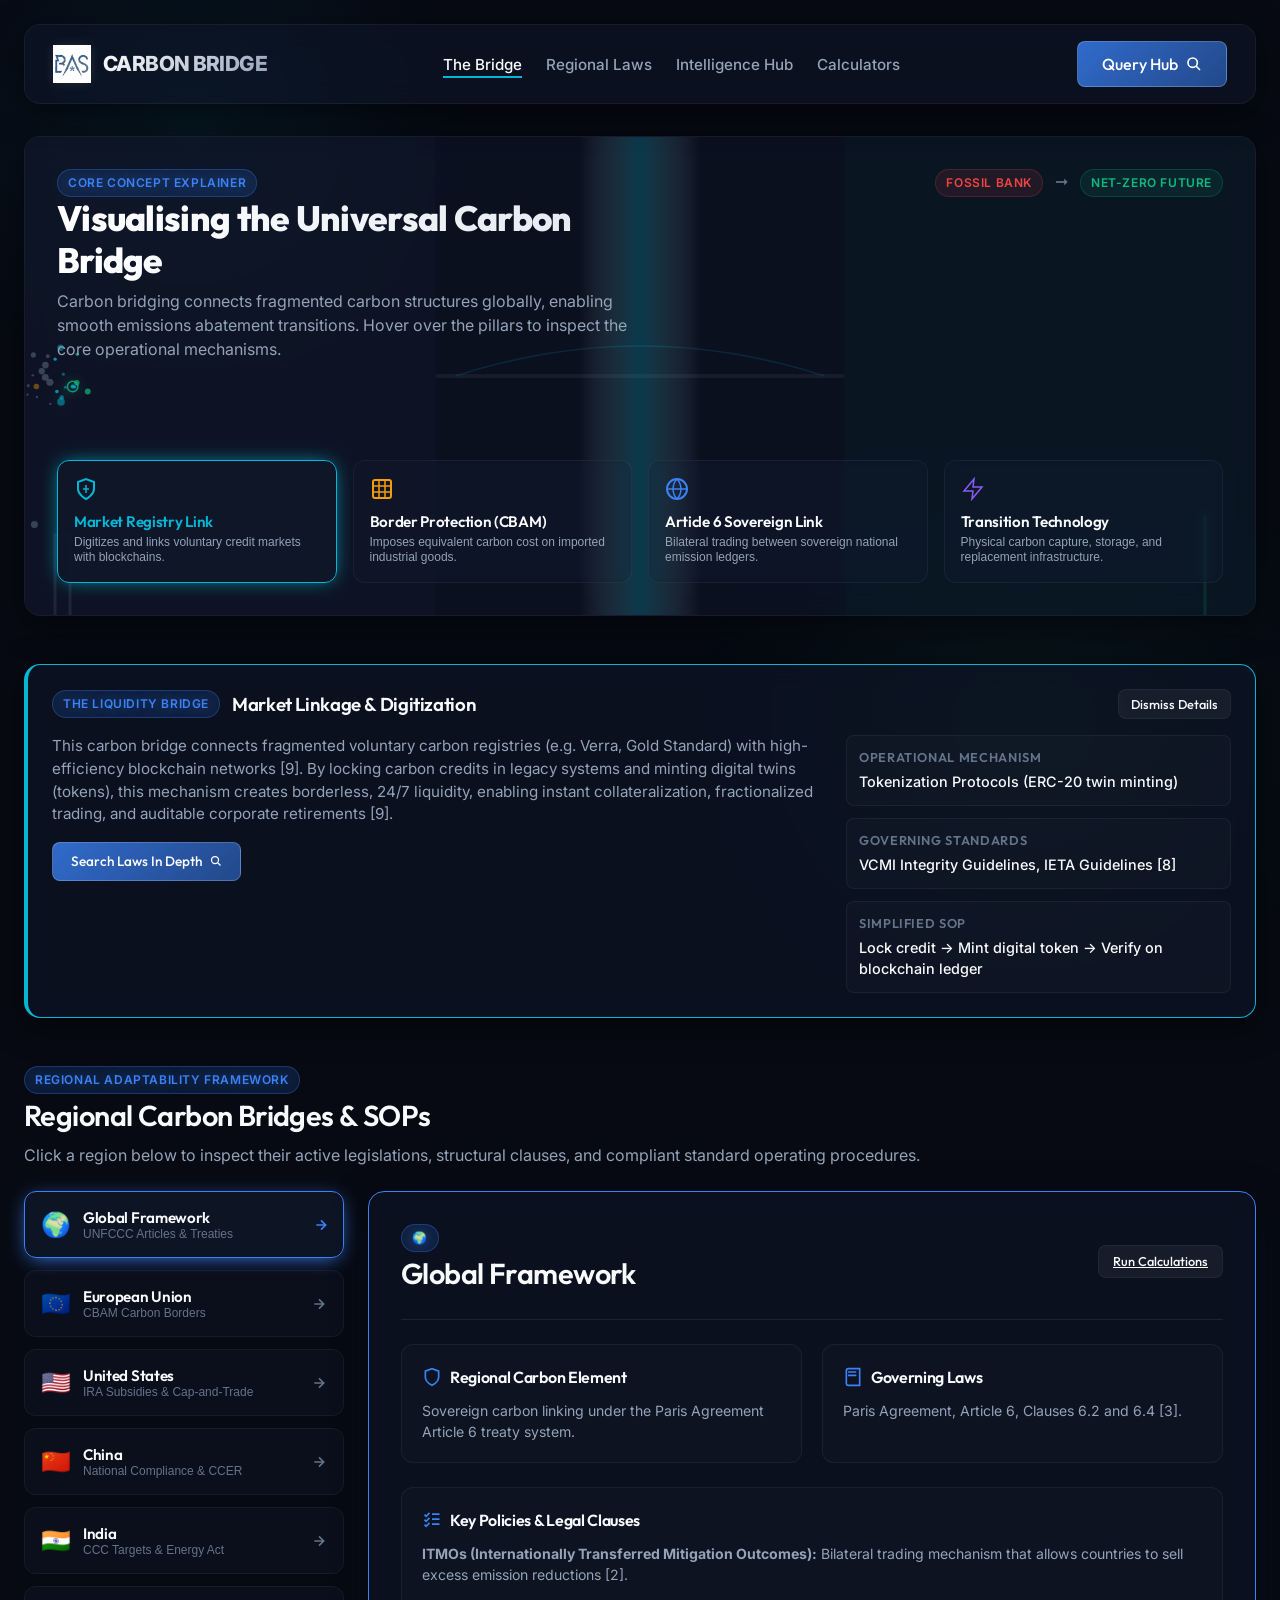
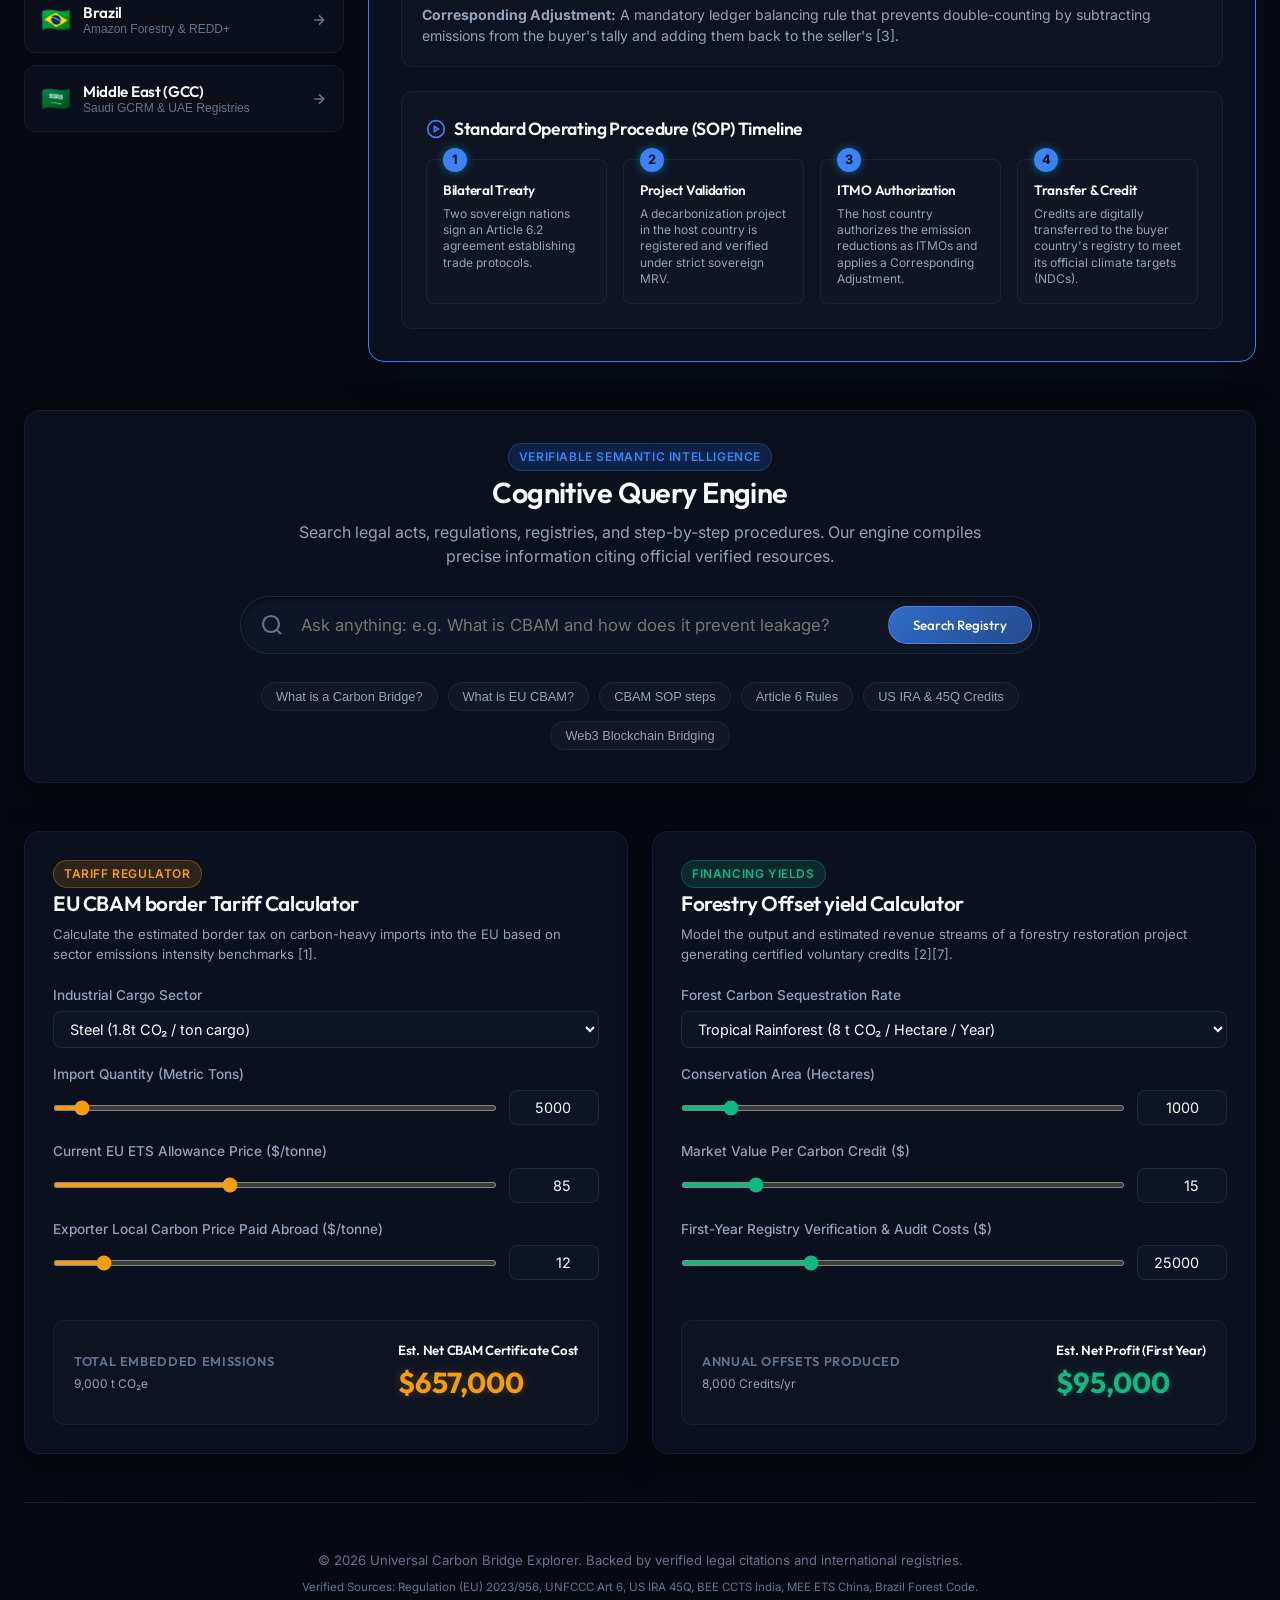
==== index.html @ 6d306ed0 "Initial commit: Universal Carbon Bridge Explorer" ====
<!DOCTYPE html>
<html lang="en">
<head>
  <meta charset="UTF-8">
  <meta name="viewport" content="width=device-width, initial-scale=1.0">
  <title>Universal Carbon Bridge Explorer - Interactive Net-Zero Intelligence Hub</title>
  <meta name="description" content="An interactive, immersive guide explaining the Carbon Bridge mechanism globally and regionally, with rules, laws, SOPs, and citation-backed smart query console.">
  <link rel="stylesheet" href="styles.css">
</head>
<body>

  <div class="app-container">
    
    <!-- Floating Header -->
    <header class="glass-card">
      <div class="logo-section">
        <img src="bas-logo.png" alt="Brahmastra Advisory Services Logo" class="brand-logo-img">
        <span class="logo-text">CARBON BRIDGE</span>
      </div>
      <nav>
        <ul>
          <li><a href="#active-bridge" class="active">The Bridge</a></li>
          <li><a href="#region-explorer">Regional Laws</a></li>
          <li><a href="#intelligence-hub">Intelligence Hub</a></li>
          <li><a href="#calculators">Calculators</a></li>
        </ul>
      </nav>
      <div>
        <a href="#intelligence-hub" class="glow-btn">
          <span>Query Hub</span>
          <svg width="16" height="16" viewBox="0 0 24 24" fill="none" stroke="currentColor" stroke-width="2.5"><path d="m21 21-6-6m2-5a7 7 0 1 1-14 0 7 7 0 0 1 14 0Z"/></svg>
        </a>
      </div>
    </header>

    <!-- MAIN BODY -->
    <main>

      <!-- SECTION 1: Active Carbon Bridge Visualizer -->
      <section id="active-bridge" class="hero-section">
        <div class="visualizer-card glass-card">
          
          <div class="visualizer-overlay-top">
            <div class="visualizer-header">
              <span class="badge glow-text">Core Concept Explainer</span>
              <h2>Visualising the Universal Carbon Bridge</h2>
              <p>Carbon bridging connects fragmented carbon structures globally, enabling smooth emissions abatement transitions. Hover over the pillars to inspect the core operational mechanisms.</p>
            </div>
            <div style="text-align: right; pointer-events: none;">
              <span class="badge" style="background: rgba(239, 68, 68, 0.1); color: var(--accent-danger); border-color: rgba(239, 68, 68, 0.2)">Fossil Bank</span>
              <span style="color: var(--text-muted); margin: 0 8px;">➞</span>
              <span class="badge" style="background: rgba(16, 185, 129, 0.1); color: var(--accent-green); border-color: rgba(16, 185, 129, 0.2)">Net-Zero Future</span>
            </div>
          </div>

          <!-- The Particle Canvas Animation -->
          <div class="canvas-wrapper">
            <canvas id="bridgeCanvas"></canvas>
          </div>

          <!-- Clickable/Hoverable Pillar controls -->
          <div class="pillars-overlay">
            
            <button class="pillar-trigger active" id="pillar-markets" style="--pillar-color: var(--accent-cyan)">
              <svg class="pillar-icon" viewBox="0 0 24 24" fill="none" stroke="currentColor"><path d="M12 22s8-4 8-10V5l-8-3-8 3v7c0 6 8 10 8 10Z"/><path d="M12 8v8M9 12h6" stroke-width="1.5"/></svg>
              <h4>Market Registry Link</h4>
              <p>Digitizes and links voluntary credit markets with blockchains.</p>
            </button>
            
            <button class="pillar-trigger" id="pillar-border" style="--pillar-color: var(--accent-gold)">
              <svg class="pillar-icon" viewBox="0 0 24 24" fill="none" stroke="currentColor"><rect x="3" y="3" width="18" height="18" rx="2" /><path d="M9 3v18M15 3v18M3 9h18M3 15h18" stroke-width="1.5"/></svg>
              <h4>Border Protection (CBAM)</h4>
              <p>Imposes equivalent carbon cost on imported industrial goods.</p>
            </button>
            
            <button class="pillar-trigger" id="pillar-sovereign" style="--pillar-color: var(--accent-blue)">
              <svg class="pillar-icon" viewBox="0 0 24 24" fill="none" stroke="currentColor"><path d="M12 2a10 10 0 1 0 10 10A10 10 0 0 0 12 2Z"/><path d="M12 2a15.3 15.3 0 0 1 4 10 15.3 15.3 0 0 1-4 10 15.3 15.3 0 0 1-4-10 15.3 15.3 0 0 1 4-10ZM2 12h20" stroke-width="1.5"/></svg>
              <h4>Article 6 Sovereign Link</h4>
              <p>Bilateral trading between sovereign national emission ledgers.</p>
            </button>
            
            <button class="pillar-trigger" id="pillar-transition" style="--pillar-color: var(--accent-purple)">
              <svg class="pillar-icon" viewBox="0 0 24 24" fill="none" stroke="currentColor"><path d="M13 2L3 14h9l-1 8 10-12h-9l1-8Z" stroke-width="1.5"/></svg>
              <h4>Transition Technology</h4>
              <p>Physical carbon capture, storage, and replacement infrastructure.</p>
            </button>
            
          </div>
        </div>
      </section>

      <!-- Expandable Pillar Details Modal / Panel -->
      <section id="pillar-details" class="pillar-details-panel">
        <div class="glass-card detail-card" id="detail-card-panel">
          <div class="detail-header">
            <div class="detail-header-text">
              <span class="badge glow-text" id="detail-subtitle">The Liquidity Bridge</span>
              <h3 id="detail-title">Market Linkage & Digitization</h3>
            </div>
            <button class="sec-btn" onclick="document.getElementById('pillar-details').style.display='none'" style="padding: 6px 12px; font-size: 0.8rem;">Dismiss Details</button>
          </div>
          <div class="detail-body">
            <div class="detail-desc">
              <p id="detail-desc-text">This carbon bridge connects fragmented voluntary carbon registries with high-efficiency blockchain networks, enabling 24/7 liquidity and public auditing.</p>
              <a href="#intelligence-hub" class="glow-btn" style="padding: 8px 18px; font-size: 0.85rem;">
                <span>Search Laws In Depth</span>
                <svg width="12" height="12" viewBox="0 0 24 24" fill="none" stroke="currentColor" stroke-width="2.5"><path d="m21 21-6-6m2-5a7 7 0 1 1-14 0 7 7 0 0 1 14 0Z"/></svg>
              </a>
            </div>
            <div class="detail-specs">
              <div class="spec-item">
                <h5>Operational Mechanism</h5>
                <p id="spec-mechanism">Tokenization Protocols (ERC-20 twin minting)</p>
              </div>
              <div class="spec-item">
                <h5>Governing Standards</h5>
                <p id="spec-global-law">VCMI Integrity Guidelines, IETA Guidelines</p>
              </div>
              <div class="spec-item">
                <h5>Simplified SOP</h5>
                <p id="spec-sop">Lock credit -> Mint digital token -> Verify on blockchain ledger</p>
              </div>
            </div>
          </div>
        </div>
      </section>


      <!-- SECTION 2: Interactive Region & Policy Explorer -->
      <section id="region-explorer" class="explorer-section">
        <div class="section-title-area">
          <span class="badge glow-text">Regional Adaptability Framework</span>
          <h2>Regional Carbon Bridges & SOPs</h2>
          <p>Click a region below to inspect their active legislations, structural clauses, and compliant standard operating procedures.</p>
        </div>

        <div class="region-layout">
          <!-- Sidebar: List of Regions -->
          <div class="region-sidebar">
            
            <button class="region-btn active" id="region-btn-global" style="--region-color: var(--accent-blue); --region-color-rgb: 59, 130, 246">
              <div class="region-btn-info">
                <span class="region-flag">🌍</span>
                <div class="region-name-wrap">
                  <h4>Global Framework</h4>
                  <p>UNFCCC Articles & Treaties</p>
                </div>
              </div>
              <svg class="region-arrow" viewBox="0 0 24 24" fill="none" stroke="currentColor"><path d="M5 12h14M12 5l7 7-7 7"/></svg>
            </button>
            
            <button class="region-btn" id="region-btn-eu" style="--region-color: var(--accent-cyan); --region-color-rgb: 6, 182, 212">
              <div class="region-btn-info">
                <span class="region-flag">🇪🇺</span>
                <div class="region-name-wrap">
                  <h4>European Union</h4>
                  <p>CBAM Carbon Borders</p>
                </div>
              </div>
              <svg class="region-arrow" viewBox="0 0 24 24" fill="none" stroke="currentColor"><path d="M5 12h14M12 5l7 7-7 7"/></svg>
            </button>
            
            <button class="region-btn" id="region-btn-us" style="--region-color: var(--accent-blue); --region-color-rgb: 59, 130, 246">
              <div class="region-btn-info">
                <span class="region-flag">🇺🇸</span>
                <div class="region-name-wrap">
                  <h4>United States</h4>
                  <p>IRA Subsidies & Cap-and-Trade</p>
                </div>
              </div>
              <svg class="region-arrow" viewBox="0 0 24 24" fill="none" stroke="currentColor"><path d="M5 12h14M12 5l7 7-7 7"/></svg>
            </button>
            
            <button class="region-btn" id="region-btn-china" style="--region-color: var(--accent-gold); --region-color-rgb: 245, 158, 11">
              <div class="region-btn-info">
                <span class="region-flag">🇨🇳</span>
                <div class="region-name-wrap">
                  <h4>China</h4>
                  <p>National Compliance & CCER</p>
                </div>
              </div>
              <svg class="region-arrow" viewBox="0 0 24 24" fill="none" stroke="currentColor"><path d="M5 12h14M12 5l7 7-7 7"/></svg>
            </button>

            <button class="region-btn" id="region-btn-india" style="--region-color: var(--accent-purple); --region-color-rgb: 139, 92, 246">
              <div class="region-btn-info">
                <span class="region-flag">🇮🇳</span>
                <div class="region-name-wrap">
                  <h4>India</h4>
                  <p>CCC Targets & Energy Act</p>
                </div>
              </div>
              <svg class="region-arrow" viewBox="0 0 24 24" fill="none" stroke="currentColor"><path d="M5 12h14M12 5l7 7-7 7"/></svg>
            </button>

            <button class="region-btn" id="region-btn-brazil" style="--region-color: var(--accent-green); --region-color-rgb: 16, 185, 129">
              <div class="region-btn-info">
                <span class="region-flag">🇧🇷</span>
                <div class="region-name-wrap">
                  <h4>Brazil</h4>
                  <p>Amazon Forestry & REDD+</p>
                </div>
              </div>
              <svg class="region-arrow" viewBox="0 0 24 24" fill="none" stroke="currentColor"><path d="M5 12h14M12 5l7 7-7 7"/></svg>
            </button>

            <button class="region-btn" id="region-btn-gcc" style="--region-color: #d4af37; --region-color-rgb: 212, 175, 55">
              <div class="region-btn-info">
                <span class="region-flag">🇸🇦</span>
                <div class="region-name-wrap">
                  <h4>Middle East (GCC)</h4>
                  <p>Saudi GCRM & UAE Registries</p>
                </div>
              </div>
              <svg class="region-arrow" viewBox="0 0 24 24" fill="none" stroke="currentColor"><path d="M5 12h14M12 5l7 7-7 7"/></svg>
            </button>
            
          </div>

          <!-- Viewport: Active region dashboard -->
          <div class="region-dashboard glass-card" id="region-dashboard-panel" style="--region-color: var(--accent-blue)">
            <div class="region-header">
              <div class="region-header-title">
                <span class="badge glow-text" id="region-active-flag">🌍</span>
                <h3 id="region-active-name">Global Framework</h3>
              </div>
              <a href="#calculators" class="sec-btn" style="padding: 6px 14px; font-size: 0.8rem;">Run Calculations</a>
            </div>

            <div class="region-grid">
              
              <div class="grid-card">
                <h4>
                  <svg class="grid-card-icon" viewBox="0 0 24 24" fill="none" stroke="currentColor"><path d="M12 22s8-4 8-10V5l-8-3-8 3v7c0 6 8 10 8 10Z"/></svg>
                  <span>Regional Carbon Element</span>
                </h4>
                <p id="region-element">Sovereign carbon linking under the Paris Agreement Article 6 treaty system.</p>
              </div>
              
              <div class="grid-card">
                <h4>
                  <svg class="grid-card-icon" viewBox="0 0 24 24" fill="none" stroke="currentColor"><path d="M4 19.5v-15A2.5 2.5 0 0 1 6.5 2H20v20H6.5a2.5 2.5 0 0 1-2.5-2.5Z"/><path d="M6 6h10M6 10h10"/></svg>
                  <span>Governing Laws</span>
                </h4>
                <p id="region-laws">Paris Agreement, Article 6, Clauses 6.2 and 6.4 [3].</p>
              </div>

            </div>

            <!-- Specific Legal Clauses -->
            <div class="grid-card" style="margin-bottom: 24px;">
              <h4>
                <svg class="grid-card-icon" viewBox="0 0 24 24" fill="none" stroke="currentColor"><path d="M12 11h9M12 5h9M12 17h9M3 5.5l2 2 4-4M3 11.5l2 2 4-4M3 17.5l2 2 4-4"/></svg>
                <span>Key Policies & Legal Clauses</span>
              </h4>
              <p id="region-clauses">
                <strong>ITMOs (Internationally Transferred Mitigation Outcomes):</strong> Bilateral trading mechanism that allows countries to sell excess emission reductions.<br><br>
                <strong>Corresponding Adjustment:</strong> A mandatory ledger balancing rule that prevents double-counting by subtracting emissions from the buyer's tally and adding them back to the seller's.
              </p>
            </div>

            <!-- Compliant SOP Step Flow -->
            <div class="sop-box">
              <h4>
                <svg class="grid-card-icon" viewBox="0 0 24 24" fill="none" stroke="currentColor"><circle cx="12" cy="12" r="10"/><path d="m10 15 5-3-5-3v6Z"/></svg>
                <span>Standard Operating Procedure (SOP) Timeline</span>
              </h4>
              <div class="timeline" id="sop-timeline">
                
                <div class="timeline-step">
                  <div class="step-num">1</div>
                  <h5>Bilateral Treaty</h5>
                  <p>Two sovereign nations sign an Article 6.2 agreement establishing trade protocols.</p>
                </div>
                
                <div class="timeline-step">
                  <div class="step-num">2</div>
                  <h5>Project Validation</h5>
                  <p>A decarbonization project in the host country is registered and verified under strict sovereign MRV.</p>
                </div>
                
                <div class="timeline-step">
                  <div class="step-num">3</div>
                  <h5>ITMO Authorization</h5>
                  <p>The host country authorizes the emission reductions as ITMOs and applies a Corresponding Adjustment.</p>
                </div>
                
                <div class="timeline-step">
                  <div class="step-num">4</div>
                  <h5>Transfer & Credit</h5>
                  <p>Credits are digitally transferred to the buyer country's registry to meet its official climate targets (NDCs).</p>
                </div>

              </div>
            </div>

          </div>
        </div>
      </section>


      <!-- SECTION 3: Smart Citation Query Engine -->
      <section id="intelligence-hub" class="search-section">
        <div class="search-card glass-card">
          <div class="section-title-area" style="text-align: center; max-width: 700px; margin: 0 auto 28px;">
            <span class="badge glow-text">Verifiable Semantic Intelligence</span>
            <h2>Cognitive Query Engine</h2>
            <p>Search legal acts, regulations, registries, and step-by-step procedures. Our engine compiles precise information citing official verified resources.</p>
          </div>

          <!-- Search Console Bar -->
          <div class="search-box-wrapper">
            <svg class="search-input-icon" viewBox="0 0 24 24" fill="none" stroke="currentColor"><circle cx="11" cy="11" r="8"/><path d="m21 21-4.3-4.3"/></svg>
            <input type="text" class="search-input" id="smart-search-bar" placeholder="Ask anything: e.g. What is CBAM and how does it prevent leakage?">
            <button class="glow-btn search-btn-inside" id="smart-search-btn">
              <span>Search Registry</span>
            </button>
          </div>

          <!-- Suggested Prompt tags -->
          <div class="suggestions-grid">
            <button class="tag-btn" data-query="What exactly is a Carbon Bridge?">What is a Carbon Bridge?</button>
            <button class="tag-btn" data-query="What are the rules and objectives of the EU Carbon Border Adjustment Mechanism (CBAM)?">What is EU CBAM?</button>
            <button class="tag-btn" data-query="What is the step-by-step SOP for an importer to comply with EU CBAM?">CBAM SOP steps</button>
            <button class="tag-btn" data-query="How do sovereign countries bridge emissions using Article 6 of the Paris Agreement?">Article 6 Rules</button>
            <button class="tag-btn" data-query="What rules govern the Carbon Bridge in the United States?">US IRA & 45Q Credits</button>
            <button class="tag-btn" data-query="How does digital token carbon bridging work?">Web3 Blockchain Bridging</button>
          </div>

          <!-- Outputs Panel (dynamically populated) -->
          <div class="results-wrapper" id="search-results-area">
            <!-- Populated via search-engine.js -->
          </div>

        </div>
      </section>


      <!-- SECTION 4: Interactive Financial Calculators -->
      <section id="calculators" class="calculator-section">
        
        <!-- Calculator 1: EU CBAM Import Tariff -->
        <div class="calc-card glass-card" style="--accent-active: var(--accent-gold); --accent-active-rgb: 245, 158, 11;">
          <div class="calc-title">
            <span class="badge" style="background: rgba(245, 158, 11, 0.15); color: var(--accent-gold); border-color: rgba(245, 158, 11, 0.3)">Tariff Regulator</span>
            <h3>EU CBAM border Tariff Calculator</h3>
            <p>Calculate the estimated border tax on carbon-heavy imports into the EU based on sector emissions intensity benchmarks [1].</p>
          </div>

          <div class="calc-form">
            <div class="form-group">
              <label for="cbam-sector">Industrial Cargo Sector</label>
              <select class="calc-select" id="cbam-sector">
                <option value="steel">Steel (1.8t CO₂ / ton cargo)</option>
                <option value="cement">Cement (0.9t CO₂ / ton cargo)</option>
                <option value="aluminum">Aluminum (4.5t CO₂ / ton cargo)</option>
                <option value="fertilizer">Fertilizer (2.1t CO₂ / ton cargo)</option>
                <option value="hydrogen">Hydrogen (9.0t CO₂ / ton cargo)</option>
                <option value="electricity">Electricity (0.4t CO₂ / MWh)</option>
              </select>
            </div>

            <div class="form-group">
              <label for="cbam-quantity">Import Quantity (Metric Tons)</label>
              <div class="form-input-row">
                <input type="range" class="calc-range" id="cbam-quantity-range" min="1" max="100000" step="50" value="5000">
                <input type="number" class="calc-num" id="cbam-quantity" min="1" value="5000">
              </div>
            </div>

            <div class="form-group">
              <label for="cbam-ets">Current EU ETS Allowance Price ($/tonne)</label>
              <div class="form-input-row">
                <input type="range" class="calc-range" id="cbam-ets-range" min="10" max="200" step="1" value="85">
                <input type="number" class="calc-num" id="cbam-ets" min="10" value="85">
              </div>
            </div>

            <div class="form-group">
              <label for="cbam-local">Exporter Local Carbon Price Paid Abroad ($/tonne)</label>
              <div class="form-input-row">
                <input type="range" class="calc-range" id="cbam-local-range" min="0" max="120" step="1" value="12">
                <input type="number" class="calc-num" id="cbam-local" min="0" value="12">
              </div>
            </div>

            <div class="calc-output">
              <div class="calc-output-labels">
                <h5>Total Embedded Emissions</h5>
                <p id="cbam-calc-emissions">9,000 t CO₂e</p>
              </div>
              <div>
                <h5>Est. Net CBAM Certificate Cost</h5>
                <div class="calc-value" id="cbam-calc-tariff">$657,000</div>
              </div>
            </div>

          </div>
        </div>

        <!-- Calculator 2: Nature Offset Credit Yields -->
        <div class="calc-card glass-card" style="--accent-active: var(--accent-green); --accent-active-rgb: 16, 185, 129;">
          <div class="calc-title">
            <span class="badge" style="background: rgba(16, 185, 129, 0.15); color: var(--accent-green); border-color: rgba(16, 185, 129, 0.3)">Financing Yields</span>
            <h3>Forestry Offset yield Calculator</h3>
            <p>Model the output and estimated revenue streams of a forestry restoration project generating certified voluntary credits [2][7].</p>
          </div>

          <div class="calc-form">
            <div class="form-group">
              <label for="offset-rate">Forest Carbon Sequestration Rate</label>
              <select class="calc-select" id="offset-rate">
                <option value="8">Tropical Rainforest (8 t CO₂ / Hectare / Year)</option>
                <option value="5">Temperate Woodlands (5 t CO₂ / Hectare / Year)</option>
                <option value="3.5">Boreal Pines (3.5 t CO₂ / Hectare / Year)</option>
                <option value="12">Afforestation & Bamboo (12 t CO₂ / Hectare / Year)</option>
              </select>
            </div>

            <div class="form-group">
              <label for="offset-area">Conservation Area (Hectares)</label>
              <div class="form-input-row">
                <input type="range" class="calc-range" id="offset-area-range" min="10" max="10000" step="10" value="1000">
                <input type="number" class="calc-num" id="offset-area" min="10" value="1000">
              </div>
            </div>

            <div class="form-group">
              <label for="offset-price">Market Value Per Carbon Credit ($)</label>
              <div class="form-input-row">
                <input type="range" class="calc-range" id="offset-price-range" min="3" max="80" step="0.5" value="15">
                <input type="number" class="calc-num" id="offset-price" min="3" value="15">
              </div>
            </div>

            <div class="form-group">
              <label for="offset-audit">First-Year Registry Verification & Audit Costs ($)</label>
              <div class="form-input-row">
                <input type="range" class="calc-range" id="offset-audit-range" min="5000" max="75000" step="1000" value="25000">
                <input type="number" class="calc-num" id="offset-audit" min="5000" value="25000">
              </div>
            </div>

            <div class="calc-output">
              <div class="calc-output-labels">
                <h5>Annual Offsets Produced</h5>
                <p id="offset-calc-credits">8,000 Credits/yr</p>
              </div>
              <div>
                <h5>Est. Net Profit (First Year)</h5>
                <div class="calc-value" id="offset-calc-revenue" style="color: var(--accent-green)">$95,000</div>
              </div>
            </div>

          </div>
        </div>

      </section>

    </main>

    <!-- FOOTER -->
    <footer>
      <p>© 2026 Universal Carbon Bridge Explorer. Backed by verified legal citations and international registries.</p>
      <p style="font-size: 0.72rem; margin-top: 8px; color: var(--text-muted)">Verified Sources: Regulation (EU) 2023/956, UNFCCC Art 6, US IRA 45Q, BEE CCTS India, MEE ETS China, Brazil Forest Code.</p>
    </footer>

  </div>

  <!-- SCRIPT LOADING -->
  <script src="search-engine.js"></script>
  <script src="app.js"></script>

</body>
</html>
---- styles.css ----
/*
 * ==========================================
 * Universal Carbon Bridge Explorer
 * Premium Design System & Theme Styling
 * ==========================================
 */

@import url('https://fonts.googleapis.com/css2?family=Inter:wght@300;400;500;600;700&family=Outfit:wght@300;400;500;600;700;800&display=swap');

/* --- CSS Variables & Custom Properties --- */
:root {
  /* Color Palette */
  --bg-darkest: #070a13;
  --bg-card: rgba(16, 23, 42, 0.65);
  --bg-card-hover: rgba(23, 33, 58, 0.85);
  --border-color: rgba(255, 255, 255, 0.08);
  --border-hover: rgba(255, 255, 255, 0.18);
  
  /* Accent Colors */
  --accent-cyan: #06b6d4;     /* Market Bridge / EU Theme */
  --accent-green: #10b981;    /* Offset & Sequestration / Brazil Theme */
  --accent-gold: #f59e0b;     /* Border Bridge CBAM / China Theme */
  --accent-blue: #3b82f6;     /* Global/Sovereign Linkage / US Theme */
  --accent-purple: #8b5cf6;   /* Transition Technologies / India Theme */
  --accent-danger: #ef4444;   /* Emissions / Tariffs */
  
  /* Active Context Accent (dynamically adjusted in JS if needed, default cyan) */
  --accent-active: var(--accent-cyan);
  --accent-active-rgb: 6, 182, 212;
  
  /* Text Colors */
  --text-primary: #f8fafc;
  --text-secondary: #94a3b8;
  --text-muted: #64748b;
  
  /* Glassmorphism Defaults */
  --glass-bg: rgba(15, 23, 42, 0.55);
  --glass-border: rgba(255, 255, 255, 0.05);
  --glass-blur: blur(12px);
  --shadow-glow: 0 8px 32px 0 rgba(0, 0, 0, 0.5);
  
  /* Fonts */
  --font-display: 'Outfit', sans-serif;
  --font-body: 'Inter', sans-serif;
  
  /* Transitions */
  --transition-fast: 0.2s ease;
  --transition-normal: 0.3s cubic-bezier(0.4, 0, 0.2, 1);
  --transition-slow: 0.6s cubic-bezier(0.4, 0, 0.2, 1);
}

/* --- Base Resets & Global Styles --- */
* {
  margin: 0;
  padding: 0;
  box-sizing: border-box;
}

body {
  font-family: var(--font-body);
  background-color: var(--bg-darkest);
  color: var(--text-primary);
  min-height: 100vh;
  overflow-x: hidden;
  position: relative;
  line-height: 1.5;
}

/* Background Animated Gradient Blobs */
body::before {
  content: '';
  position: fixed;
  top: -10%;
  left: -10%;
  width: 50%;
  height: 50%;
  background: radial-gradient(circle, rgba(6, 182, 212, 0.08) 0%, rgba(0,0,0,0) 70%);
  z-index: -2;
  pointer-events: none;
  animation: blob-drift 25s infinite alternate;
}

body::after {
  content: '';
  position: fixed;
  bottom: -10%;
  right: -10%;
  width: 60%;
  height: 60%;
  background: radial-gradient(circle, rgba(16, 185, 129, 0.06) 0%, rgba(0,0,0,0) 70%);
  z-index: -2;
  pointer-events: none;
  animation: blob-drift 30s infinite alternate-reverse;
}

@keyframes blob-drift {
  0% { transform: translate(0, 0) scale(1); }
  50% { transform: translate(5%, 10%) scale(1.1); }
  100% { transform: translate(-5%, -5%) scale(0.9); }
}

/* Custom Scrollbar */
::-webkit-scrollbar {
  width: 8px;
  height: 8px;
}
::-webkit-scrollbar-track {
  background: var(--bg-darkest);
}
::-webkit-scrollbar-thumb {
  background: rgba(255, 255, 255, 0.1);
  border-radius: 4px;
}
::-webkit-scrollbar-thumb:hover {
  background: var(--accent-active);
}

/* --- Typography & Headings --- */
h1, h2, h3, h4, h5, h6 {
  font-family: var(--font-display);
  font-weight: 600;
  letter-spacing: -0.02em;
  color: var(--text-primary);
}

p {
  color: var(--text-secondary);
}

/* --- Premium Utilities & Components --- */

/* Glass Card styling */
.glass-card {
  background: var(--glass-bg);
  backdrop-filter: var(--glass-blur);
  -webkit-backdrop-filter: var(--glass-blur);
  border: 1px solid var(--glass-border);
  border-radius: 16px;
  box-shadow: var(--shadow-glow);
  transition: transform var(--transition-normal), border-color var(--transition-normal), box-shadow var(--transition-normal);
}

.glass-card:hover {
  border-color: var(--border-hover);
  box-shadow: 0 10px 40px -10px rgba(var(--accent-active-rgb), 0.15), var(--shadow-glow);
}

/* Glow Border & Accents */
.glow-text {
  text-shadow: 0 0 12px rgba(var(--accent-active-rgb), 0.4);
}

.glow-btn {
  background: linear-gradient(135deg, rgba(var(--accent-active-rgb), 0.8), rgba(var(--accent-active-rgb), 0.5));
  color: white;
  border: 1px solid rgba(255, 255, 255, 0.2);
  padding: 10px 24px;
  border-radius: 8px;
  font-family: var(--font-display);
  font-weight: 500;
  cursor: pointer;
  display: inline-flex;
  align-items: center;
  gap: 8px;
  transition: all var(--transition-normal);
  text-decoration: none;
}

.glow-btn:hover {
  transform: translateY(-2px);
  box-shadow: 0 0 20px rgba(var(--accent-active-rgb), 0.5);
  border-color: rgba(255, 255, 255, 0.4);
}

.glow-btn:active {
  transform: translateY(0);
}

/* Secondary Button style */
.sec-btn {
  background: rgba(255, 255, 255, 0.05);
  color: var(--text-primary);
  border: 1px solid var(--glass-border);
  padding: 10px 24px;
  border-radius: 8px;
  font-family: var(--font-display);
  font-weight: 500;
  cursor: pointer;
  display: inline-flex;
  align-items: center;
  gap: 8px;
  transition: all var(--transition-normal);
}

.sec-btn:hover {
  background: rgba(255, 255, 255, 0.1);
  border-color: var(--border-hover);
  transform: translateY(-1px);
}

/* Active badges */
.badge {
  display: inline-flex;
  align-items: center;
  padding: 4px 10px;
  border-radius: 20px;
  font-size: 0.75rem;
  font-weight: 600;
  letter-spacing: 0.05em;
  text-transform: uppercase;
  background: rgba(var(--accent-active-rgb), 0.15);
  color: var(--accent-active);
  border: 1px solid rgba(var(--accent-active-rgb), 0.3);
}

/* --- Layout Structure --- */
.app-container {
  max-width: 1400px;
  margin: 0 auto;
  padding: 24px;
  position: relative;
}

/* Sleek Floating Header */
header {
  display: flex;
  justify-content: space-between;
  align-items: center;
  padding: 16px 28px;
  margin-bottom: 32px;
  z-index: 10;
  position: sticky;
  top: 16px;
}

.logo-section {
  display: flex;
  align-items: center;
  gap: 12px;
}

.brand-logo-img {
  height: 38px;
  width: auto;
  object-fit: contain;
  filter: drop-shadow(0 0 6px rgba(255, 255, 255, 0.1));
}

.logo-icon {
  width: 32px;
  height: 32px;
  stroke: var(--accent-cyan);
  stroke-width: 2.5;
  filter: drop-shadow(0 0 8px rgba(6, 182, 212, 0.5));
}

.logo-text {
  font-size: 1.3rem;
  font-weight: 800;
  letter-spacing: -0.03em;
  background: linear-gradient(135deg, #ffffff, #94a3b8);
  -webkit-background-clip: text;
  -webkit-text-fill-color: transparent;
}

nav ul {
  display: flex;
  list-style: none;
  gap: 24px;
}

nav a {
  color: var(--text-secondary);
  text-decoration: none;
  font-weight: 500;
  font-size: 0.95rem;
  transition: color var(--transition-fast);
  position: relative;
  padding: 4px 0;
}

nav a:hover, nav a.active {
  color: var(--text-primary);
}

nav a::after {
  content: '';
  position: absolute;
  bottom: 0;
  left: 0;
  width: 0;
  height: 2px;
  background: var(--accent-cyan);
  transition: width var(--transition-fast);
}

nav a:hover::after, nav a.active::after {
  width: 100%;
}

/* --- Section 1: Hero & Active Carbon Bridge Visualizer --- */
.hero-section {
  display: grid;
  grid-template-columns: 1fr;
  gap: 24px;
  margin-bottom: 48px;
}

.visualizer-card {
  position: relative;
  overflow: hidden;
  min-height: 480px;
  display: flex;
  flex-direction: column;
  justify-content: space-between;
  padding: 32px;
}

.visualizer-overlay-top {
  display: flex;
  justify-content: space-between;
  align-items: flex-start;
  z-index: 2;
  pointer-events: none;
}

.visualizer-header {
  max-width: 600px;
}

.visualizer-header h2 {
  font-size: 2.2rem;
  font-weight: 800;
  line-height: 1.2;
  margin-bottom: 8px;
  background: linear-gradient(to right, #ffffff, #e2e8f0);
  -webkit-background-clip: text;
  -webkit-text-fill-color: transparent;
}

.visualizer-header p {
  font-size: 1rem;
}

/* Particle Canvas */
.canvas-wrapper {
  position: absolute;
  top: 0;
  left: 0;
  width: 100%;
  height: 100%;
  z-index: 1;
}

#bridgeCanvas {
  width: 100%;
  height: 100%;
  display: block;
}

/* Interactive Pillar Grids overlaying the Canvas */
.pillars-overlay {
  display: grid;
  grid-template-columns: repeat(4, 1fr);
  gap: 16px;
  z-index: 2;
  margin-top: auto;
}

.pillar-trigger {
  background: rgba(15, 23, 42, 0.4);
  border: 1px solid rgba(255, 255, 255, 0.05);
  border-radius: 12px;
  padding: 16px;
  cursor: pointer;
  transition: all var(--transition-normal);
  text-align: left;
  backdrop-filter: blur(4px);
  -webkit-backdrop-filter: blur(4px);
}

.pillar-trigger:hover {
  background: rgba(15, 23, 42, 0.7);
  transform: translateY(-4px);
  border-color: var(--pillar-color, var(--accent-cyan));
  box-shadow: 0 8px 24px -8px var(--pillar-color, var(--accent-cyan));
}

.pillar-trigger.active {
  background: rgba(15, 23, 42, 0.85);
  border-color: var(--pillar-color, var(--accent-cyan));
  box-shadow: 0 0 20px -5px var(--pillar-color, var(--accent-cyan));
}

.pillar-icon {
  width: 24px;
  height: 24px;
  stroke: var(--pillar-color, var(--accent-cyan));
  margin-bottom: 8px;
  stroke-width: 2;
}

.pillar-trigger h4 {
  font-size: 0.95rem;
  margin-bottom: 4px;
  transition: color var(--transition-fast);
}

.pillar-trigger:hover h4, .pillar-trigger.active h4 {
  color: var(--pillar-color, var(--accent-cyan));
}

.pillar-trigger p {
  font-size: 0.75rem;
  line-height: 1.3;
}

/* Pillar Detail Modal / Panel */
.pillar-details-panel {
  display: none;
  grid-template-columns: 1fr;
  gap: 20px;
  margin-bottom: 48px;
  animation: fadeIn var(--transition-normal);
}

@keyframes fadeIn {
  from { opacity: 0; transform: translateY(10px); }
  to { opacity: 1; transform: translateY(0); }
}

.detail-card {
  padding: 24px;
  border-left: 4px solid var(--pillar-color, var(--accent-cyan));
}

.detail-header {
  display: flex;
  justify-content: space-between;
  align-items: center;
  margin-bottom: 16px;
}

.detail-header-text {
  display: flex;
  align-items: center;
  gap: 12px;
}

.detail-body {
  display: grid;
  grid-template-columns: 2fr 1fr;
  gap: 24px;
}

@media (max-width: 768px) {
  .detail-body {
    grid-template-columns: 1fr;
  }
}

.detail-desc h3 {
  font-size: 1.4rem;
  margin-bottom: 12px;
}

.detail-desc p {
  margin-bottom: 16px;
  font-size: 0.95rem;
}

.detail-specs {
  display: flex;
  flex-direction: column;
  gap: 12px;
}

.spec-item {
  background: rgba(255, 255, 255, 0.02);
  border: 1px solid var(--glass-border);
  padding: 12px;
  border-radius: 8px;
}

.spec-item h5 {
  font-size: 0.8rem;
  text-transform: uppercase;
  color: var(--text-muted);
  margin-bottom: 4px;
  letter-spacing: 0.05em;
}

.spec-item p {
  font-size: 0.9rem;
  color: var(--text-primary);
  font-weight: 500;
}

/* --- Section 2: Interactive Region Explorer --- */
.explorer-section {
  margin-bottom: 48px;
}

.section-title-area {
  margin-bottom: 24px;
}

.section-title-area h2 {
  font-size: 1.8rem;
  margin-bottom: 6px;
}

.region-layout {
  display: grid;
  grid-template-columns: 320px 1fr;
  gap: 24px;
}

@media (max-width: 992px) {
  .region-layout {
    grid-template-columns: 1fr;
  }
}

/* Sidebar List of Countries */
.region-sidebar {
  display: flex;
  flex-direction: column;
  gap: 12px;
}

.region-btn {
  background: rgba(15, 23, 42, 0.4);
  border: 1px solid var(--glass-border);
  border-radius: 12px;
  padding: 16px;
  cursor: pointer;
  display: flex;
  align-items: center;
  justify-content: space-between;
  transition: all var(--transition-normal);
  text-align: left;
}

.region-btn:hover {
  background: rgba(15, 23, 42, 0.7);
  border-color: var(--region-color, var(--accent-cyan));
  transform: translateX(4px);
}

.region-btn.active {
  background: rgba(15, 23, 42, 0.8);
  border-color: var(--region-color, var(--accent-cyan));
  box-shadow: 0 4px 20px -5px var(--region-color, var(--accent-cyan));
}

.region-btn-info {
  display: flex;
  align-items: center;
  gap: 12px;
}

.region-flag {
  font-size: 1.5rem;
}

.region-name-wrap h4 {
  font-size: 0.95rem;
  font-weight: 600;
}

.region-name-wrap p {
  font-size: 0.75rem;
  color: var(--text-muted);
}

.region-arrow {
  width: 16px;
  height: 16px;
  stroke: var(--text-muted);
  stroke-width: 2.5;
  transition: transform var(--transition-fast);
}

.region-btn:hover .region-arrow, .region-btn.active .region-arrow {
  stroke: var(--region-color, var(--accent-cyan));
  transform: translateX(2px);
}

/* Dashboard Panel content */
.region-dashboard {
  padding: 32px;
  position: relative;
  min-height: 500px;
}

.region-header {
  display: flex;
  justify-content: space-between;
  align-items: center;
  border-bottom: 1px solid var(--border-color);
  padding-bottom: 20px;
  margin-bottom: 24px;
}

.region-header-title h3 {
  font-size: 1.8rem;
  margin-bottom: 4px;
}

.region-grid {
  display: grid;
  grid-template-columns: repeat(2, 1fr);
  gap: 20px;
  margin-bottom: 24px;
}

@media (max-width: 768px) {
  .region-grid {
    grid-template-columns: 1fr;
  }
}

.grid-card {
  background: rgba(255, 255, 255, 0.015);
  border: 1px solid var(--glass-border);
  border-radius: 12px;
  padding: 20px;
}

.grid-card h4 {
  font-size: 1rem;
  margin-bottom: 12px;
  display: flex;
  align-items: center;
  gap: 8px;
}

.grid-card-icon {
  width: 20px;
  height: 20px;
  stroke: var(--region-color, var(--accent-cyan));
  stroke-width: 2;
}

.grid-card p {
  font-size: 0.88rem;
  line-height: 1.45;
}

.grid-card-list {
  list-style: none;
  display: flex;
  flex-direction: column;
  gap: 8px;
}

.grid-card-list li {
  font-size: 0.88rem;
  color: var(--text-secondary);
  position: relative;
  padding-left: 16px;
}

.grid-card-list li::before {
  content: '▪';
  position: absolute;
  left: 0;
  color: var(--region-color, var(--accent-cyan));
}

/* SOP Timeline */
.sop-box {
  background: rgba(255, 255, 255, 0.015);
  border: 1px solid var(--glass-border);
  border-radius: 12px;
  padding: 24px;
  margin-top: 24px;
}

.sop-box h4 {
  font-size: 1.1rem;
  margin-bottom: 16px;
  display: flex;
  align-items: center;
  gap: 8px;
}

.timeline {
  display: grid;
  grid-template-columns: repeat(4, 1fr);
  gap: 16px;
  position: relative;
  margin-top: 12px;
}

@media (max-width: 768px) {
  .timeline {
    grid-template-columns: 1fr;
    gap: 24px;
  }
}

.timeline-step {
  position: relative;
  padding: 16px;
  background: rgba(255, 255, 255, 0.01);
  border: 1px solid var(--glass-border);
  border-radius: 8px;
}

.step-num {
  position: absolute;
  top: -12px;
  left: 16px;
  width: 24px;
  height: 24px;
  border-radius: 50%;
  background: var(--region-color, var(--accent-cyan));
  color: var(--bg-darkest);
  display: flex;
  align-items: center;
  justify-content: center;
  font-weight: 700;
  font-size: 0.8rem;
  box-shadow: 0 0 10px rgba(var(--region-color-rgb, 6, 182, 212), 0.5);
}

.timeline-step h5 {
  font-size: 0.85rem;
  margin-top: 4px;
  margin-bottom: 6px;
  color: var(--text-primary);
}

.timeline-step p {
  font-size: 0.75rem;
  line-height: 1.35;
}

/* --- Section 3: Smart Citation Query Engine --- */
.search-section {
  margin-bottom: 48px;
}

.search-card {
  padding: 32px;
  overflow: hidden;
  position: relative;
}

.search-box-wrapper {
  position: relative;
  max-width: 800px;
  margin: 0 auto 28px;
}

.search-input-icon {
  position: absolute;
  left: 20px;
  top: 50%;
  transform: translateY(-50%);
  width: 24px;
  height: 24px;
  stroke: var(--text-muted);
  stroke-width: 2.2;
}

.search-input {
  width: 100%;
  background: rgba(15, 23, 42, 0.75);
  border: 1.5px solid var(--border-color);
  border-radius: 99px;
  padding: 18px 24px 18px 60px;
  font-family: var(--font-body);
  font-size: 1.05rem;
  color: var(--text-primary);
  outline: none;
  transition: all var(--transition-normal);
  box-shadow: inset 0 2px 4px rgba(0,0,0,0.5);
}

.search-input:focus {
  border-color: var(--accent-cyan);
  box-shadow: 0 0 25px -5px rgba(6, 182, 212, 0.4), inset 0 2px 4px rgba(0,0,0,0.5);
  background: rgba(15, 23, 42, 0.9);
}

.search-btn-inside {
  position: absolute;
  right: 8px;
  top: 50%;
  transform: translateY(-50%);
  border-radius: 99px;
  padding: 10px 24px;
}

/* Preset Suggestion Tags */
.suggestions-grid {
  display: flex;
  flex-wrap: wrap;
  justify-content: center;
  gap: 10px;
  max-width: 900px;
  margin: 0 auto;
}

.tag-btn {
  background: rgba(255, 255, 255, 0.03);
  border: 1px solid var(--glass-border);
  color: var(--text-secondary);
  padding: 6px 14px;
  border-radius: 20px;
  font-size: 0.8rem;
  cursor: pointer;
  transition: all var(--transition-fast);
}

.tag-btn:hover {
  background: rgba(255, 255, 255, 0.08);
  color: var(--text-primary);
  border-color: var(--accent-cyan);
  transform: scale(1.02);
}

/* Search results display */
.results-wrapper {
  display: none; /* Show dynamically */
  max-width: 900px;
  margin: 32px auto 0;
  animation: fadeIn var(--transition-normal);
}

.result-card {
  background: rgba(15, 23, 42, 0.6);
  border: 1px solid var(--glass-border);
  border-radius: 16px;
  padding: 24px;
  margin-bottom: 20px;
}

.result-header {
  display: flex;
  justify-content: space-between;
  align-items: center;
  margin-bottom: 14px;
  border-bottom: 1px solid rgba(255, 255, 255, 0.05);
  padding-bottom: 10px;
}

.result-header h4 {
  font-size: 1.1rem;
  color: var(--accent-cyan);
}

.result-text {
  font-size: 0.95rem;
  line-height: 1.6;
  color: var(--text-secondary);
}

.result-text p {
  margin-bottom: 12px;
}

/* Highlighted search keywords */
.highlight {
  background: rgba(6, 182, 212, 0.15);
  color: var(--accent-cyan);
  border-bottom: 1.5px solid var(--accent-cyan);
  padding: 0 2px;
  font-weight: 500;
}

/* Citation markers */
.cit-mark {
  background: rgba(6, 182, 212, 0.2);
  color: var(--accent-cyan);
  font-size: 0.75rem;
  font-weight: 700;
  vertical-align: super;
  padding: 2px 5px;
  border-radius: 4px;
  margin: 0 2px;
  cursor: pointer;
  transition: background var(--transition-fast);
}

.cit-mark:hover {
  background: var(--accent-cyan);
  color: var(--bg-darkest);
}

/* Citations Drawer / Footnotes */
.citations-footer {
  margin-top: 20px;
  padding-top: 16px;
  border-top: 1px dashed rgba(255, 255, 255, 0.08);
}

.citations-footer h5 {
  font-size: 0.8rem;
  text-transform: uppercase;
  color: var(--text-muted);
  letter-spacing: 0.05em;
  margin-bottom: 10px;
}

.citation-list {
  display: grid;
  grid-template-columns: 1fr;
  gap: 8px;
}

.cit-item {
  display: flex;
  align-items: flex-start;
  gap: 8px;
  font-size: 0.8rem;
  color: var(--text-secondary);
}

.cit-index {
  background: rgba(255, 255, 255, 0.05);
  color: var(--text-muted);
  width: 18px;
  height: 18px;
  border-radius: 4px;
  display: flex;
  align-items: center;
  justify-content: center;
  font-weight: 600;
  flex-shrink: 0;
}

.cit-link {
  color: var(--accent-cyan);
  text-decoration: none;
  font-weight: 500;
  transition: text-decoration var(--transition-fast);
}

.cit-link:hover {
  text-decoration: underline;
}

/* --- Section 4: Interactive Financial Calculators --- */
.calculator-section {
  display: grid;
  grid-template-columns: 1fr 1fr;
  gap: 24px;
  margin-bottom: 48px;
}

@media (max-width: 992px) {
  .calculator-section {
    grid-template-columns: 1fr;
  }
}

.calc-card {
  padding: 28px;
}

.calc-title h3 {
  font-size: 1.3rem;
  margin-bottom: 6px;
  display: flex;
  align-items: center;
  gap: 10px;
}

.calc-title p {
  font-size: 0.82rem;
  margin-bottom: 20px;
}

.calc-form {
  display: flex;
  flex-direction: column;
  gap: 16px;
}

.form-group {
  display: flex;
  flex-direction: column;
  gap: 6px;
}

.form-group label {
  font-size: 0.85rem;
  font-weight: 500;
  color: var(--text-secondary);
}

.form-input-row {
  display: flex;
  align-items: center;
  gap: 12px;
}

.calc-range {
  flex-grow: 1;
  accent-color: var(--accent-active);
  height: 6px;
  border-radius: 3px;
  background: rgba(255,255,255,0.05);
}

.calc-select, .calc-num {
  background: rgba(15, 23, 42, 0.7);
  border: 1px solid var(--border-color);
  color: var(--text-primary);
  border-radius: 8px;
  padding: 8px 12px;
  font-family: var(--font-body);
  outline: none;
  font-size: 0.9rem;
}

.calc-select:focus, .calc-num:focus {
  border-color: var(--accent-active);
}

.calc-num {
  width: 90px;
  text-align: right;
}

/* Calculator Output display */
.calc-output {
  margin-top: 24px;
  background: rgba(255, 255, 255, 0.015);
  border: 1px solid var(--glass-border);
  border-radius: 12px;
  padding: 20px;
  display: flex;
  justify-content: space-between;
  align-items: center;
}

.calc-output-labels h5 {
  font-size: 0.8rem;
  text-transform: uppercase;
  color: var(--text-muted);
  letter-spacing: 0.05em;
  margin-bottom: 4px;
}

.calc-output-labels p {
  font-size: 0.75rem;
}

.calc-value {
  font-family: var(--font-display);
  font-size: 1.8rem;
  font-weight: 700;
  color: var(--accent-active);
  text-shadow: 0 0 10px rgba(var(--accent-active-rgb), 0.3);
}

/* --- Footer & Details --- */
footer {
  text-align: center;
  padding: 48px 0 24px;
  border-top: 1px solid var(--border-color);
}

footer p {
  font-size: 0.82rem;
  color: var(--text-muted);
}
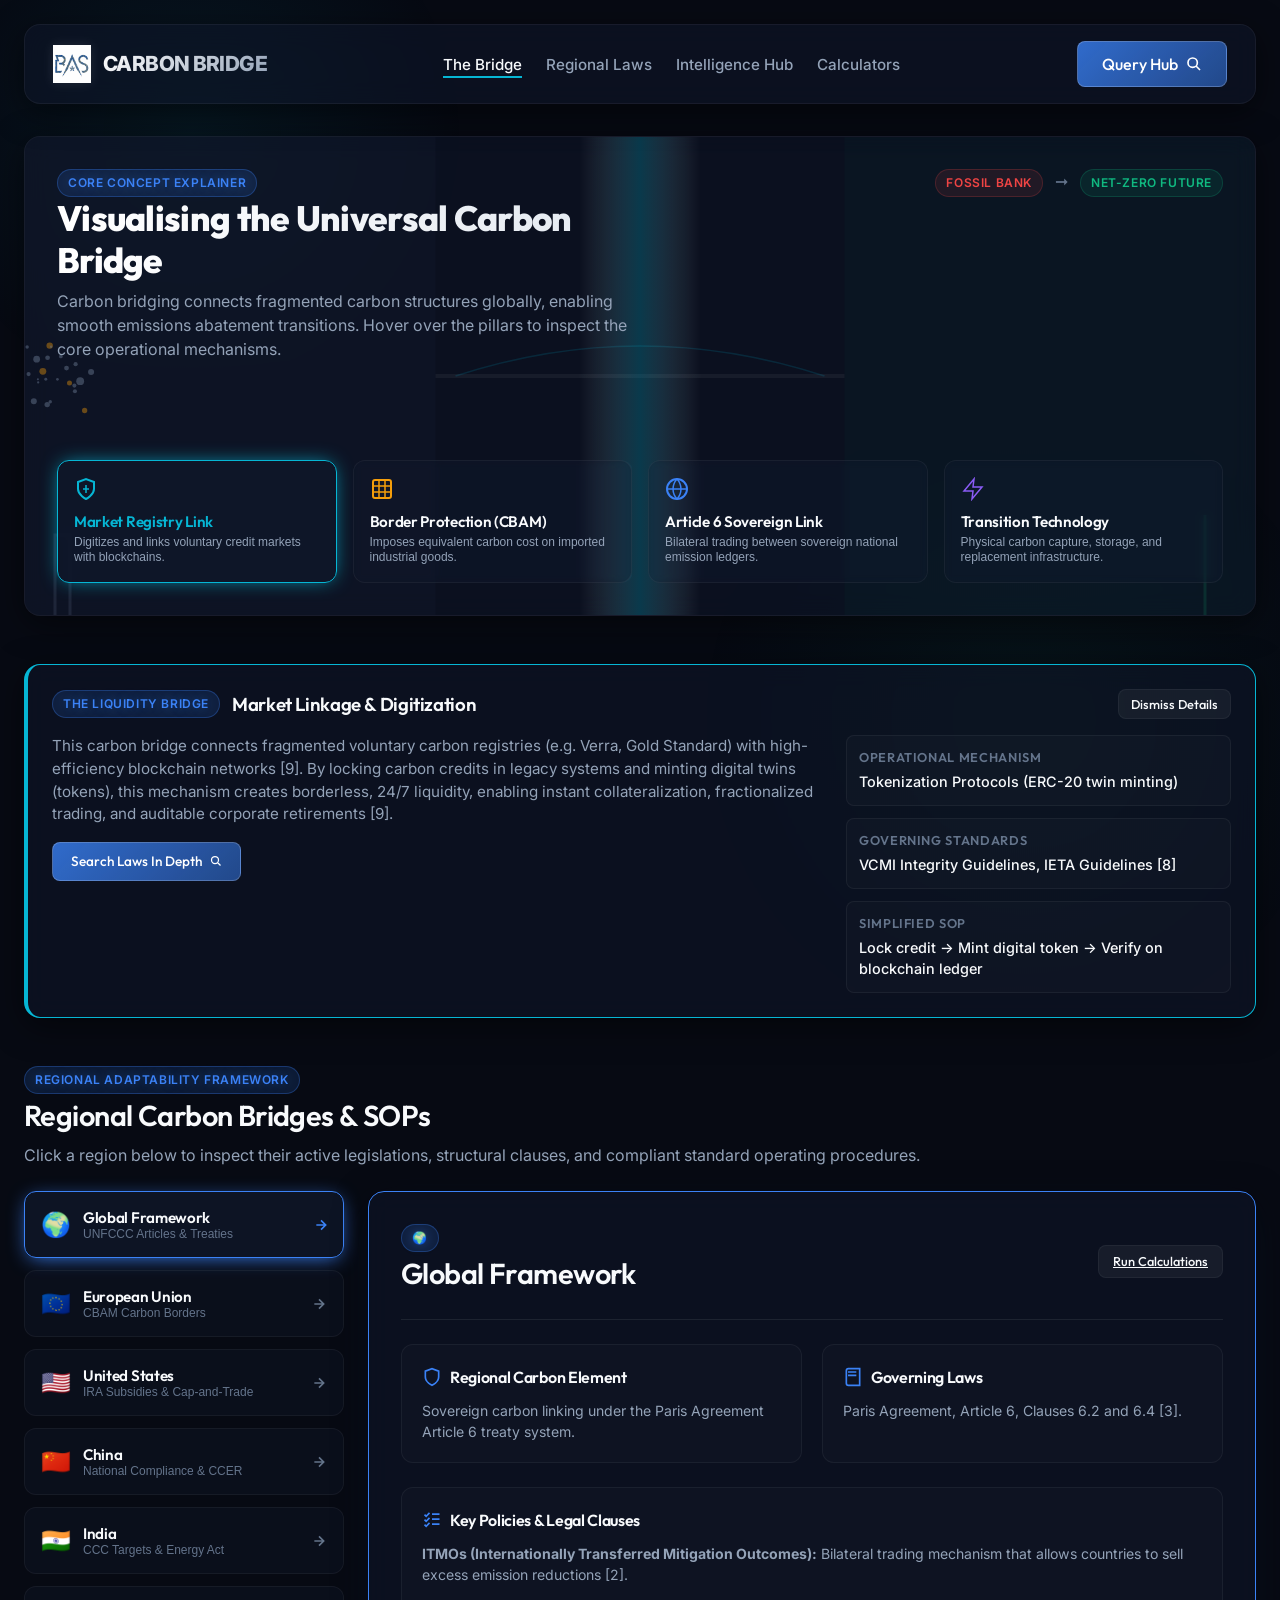
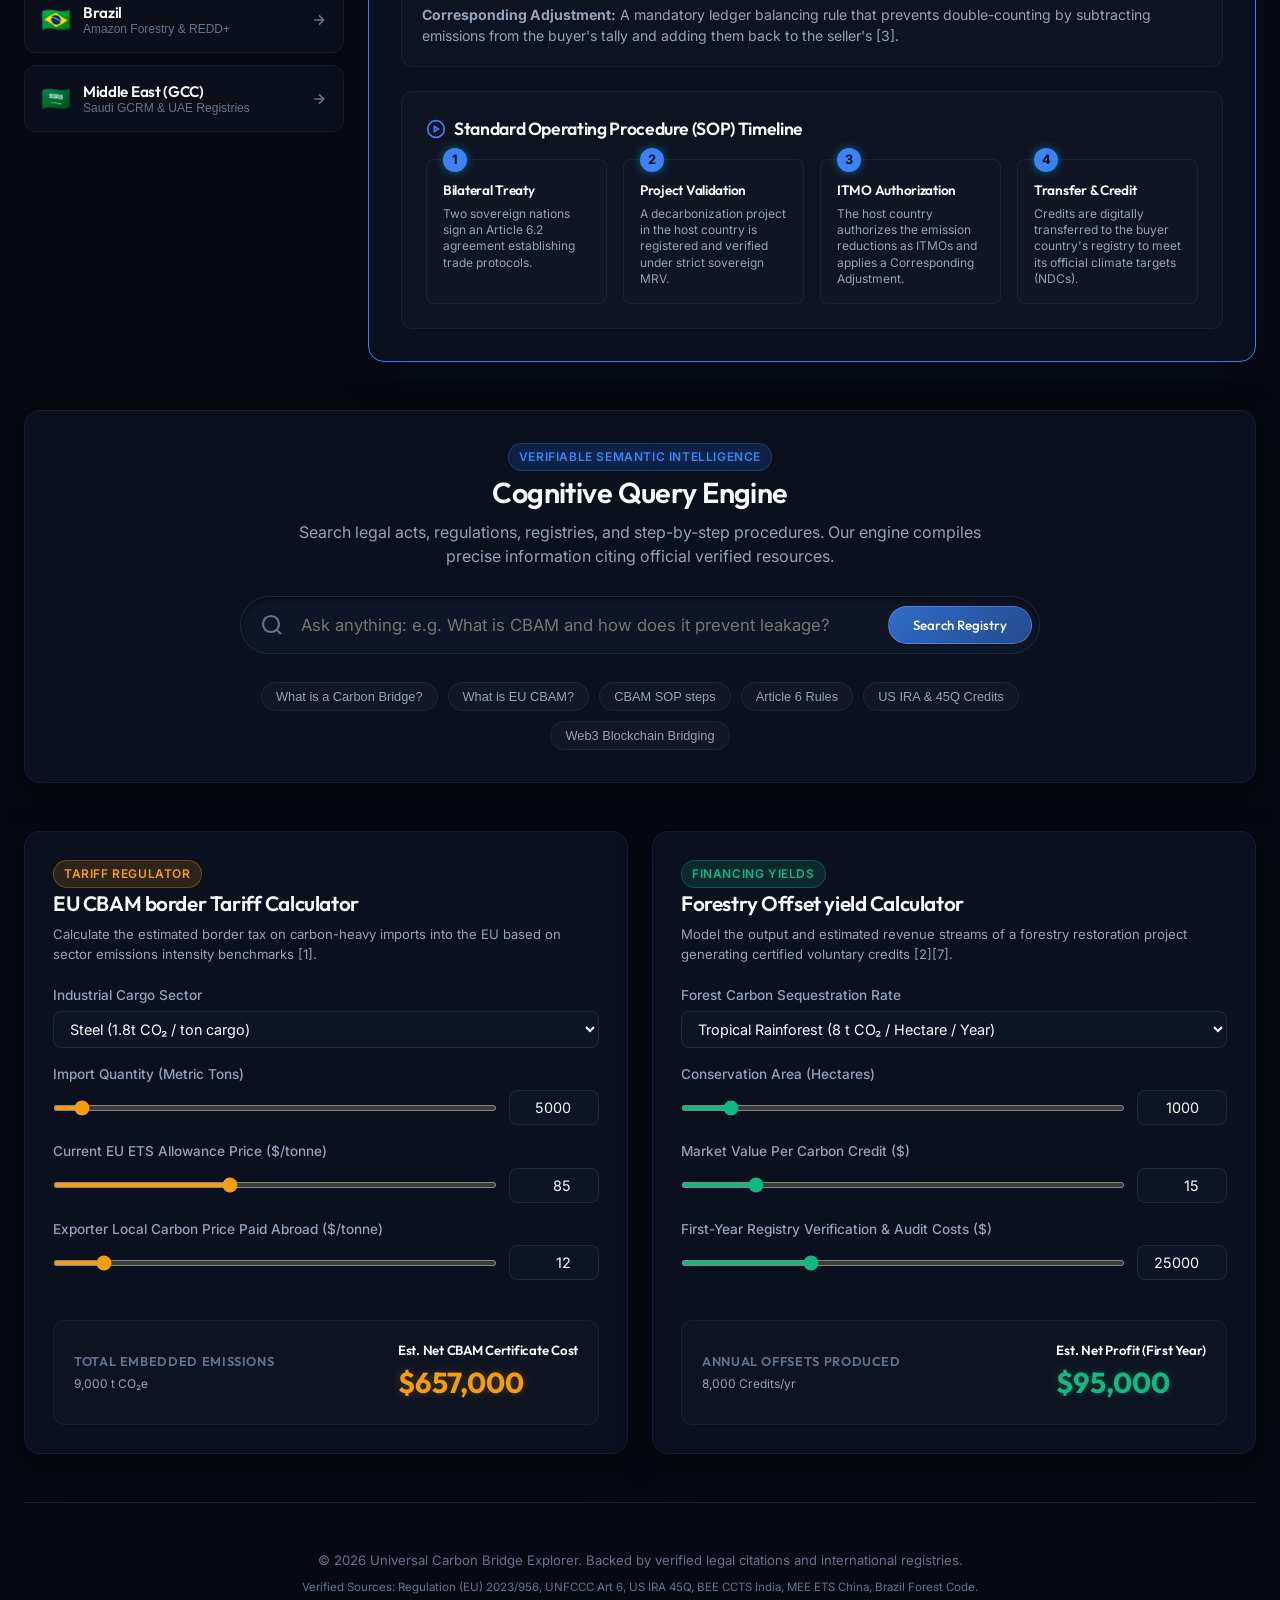
==== commit 37d2bf52: "Branding: Add custom corporate SVG favicons and gitignore" ====
--- a/index.html
+++ b/index.html
@@ -5,6 +5,7 @@
   <meta name="viewport" content="width=device-width, initial-scale=1.0">
   <title>Universal Carbon Bridge Explorer - Interactive Net-Zero Intelligence Hub</title>
   <meta name="description" content="An interactive, immersive guide explaining the Carbon Bridge mechanism globally and regionally, with rules, laws, SOPs, and citation-backed smart query console.">
+  <link rel="icon" type="image/svg+xml" href="data:image/svg+xml,<svg xmlns=%22http://www.w3.org/2000/svg%22 viewBox=%220 0 100 100%22><circle cx=%2250%22 cy=%2250%22 r=%2246%22 fill=%22%230b1e36%22 stroke=%22%23d4af37%22 stroke-width=%225%22/><path d=%22M30,68 L50,30 L70,68%22 fill=%22none%22 stroke=%22%23d4af37%22 stroke-width=%226%22 stroke-linecap=%22round%22 stroke-linejoin=%22round%22/><path d=%22M25,50 C40,40 60,40 75,50%22 fill=%22none%22 stroke=%22%2306b6d4%22 stroke-width=%225%22 stroke-linecap=%22round%22/></svg>">
   <link rel="stylesheet" href="styles.css">
 </head>
 <body>
